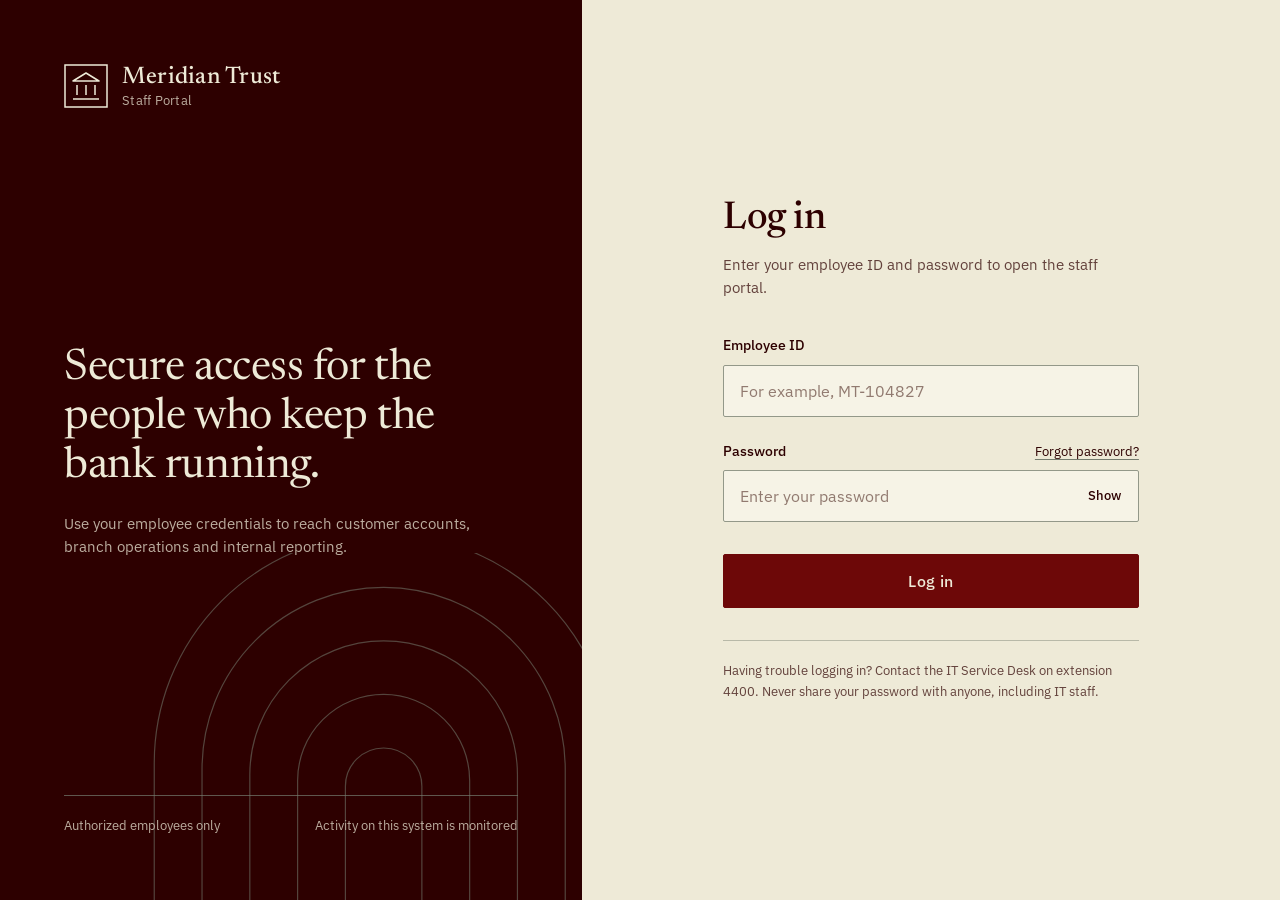
==== index.html @ 54f1e941 "feat: new changes to the website" ====
<!DOCTYPE html>
<html lang="en">
<head>
<meta charset="UTF-8">
<meta name="viewport" content="width=device-width, initial-scale=1, viewport-fit=cover">
<title>Meridian Trust Bank | Employee Log In</title>
<link rel="preconnect" href="https://fonts.googleapis.com">
<link rel="preconnect" href="https://fonts.gstatic.com" crossorigin>
<link href="https://fonts.googleapis.com/css2?family=IBM+Plex+Sans:wght@400;500;600&family=Newsreader:opsz,wght@6..72,400;6..72,500&display=swap" rel="stylesheet">
<style>
  :root {
    --oxblood: #6D0808;
    --umber: #2D0000;
    --sage: #757D6F;
    --parchment: #EEEAD7;

    --page-bg: var(--parchment);
    --page-text: var(--umber);
    --page-muted: color-mix(in srgb, var(--umber) 72%, var(--parchment));
    --field-bg: #F6F3E6;
    --field-border: color-mix(in srgb, var(--sage) 75%, var(--parchment));
    --accent: var(--oxblood);
    --accent-hover: var(--umber);
    --accent-text: var(--parchment);
    --error: var(--oxblood);
    --rule: color-mix(in srgb, var(--sage) 45%, var(--parchment));

    --side-bg: var(--umber);
    --side-text: var(--parchment);
    --side-muted: color-mix(in srgb, var(--parchment) 74%, var(--umber));

    --serif: "Newsreader", Georgia, "Times New Roman", serif;
    --sans: "IBM Plex Sans", system-ui, -apple-system, "Segoe UI", Roboto, sans-serif;

    box-sizing: border-box;
    padding-top: env(safe-area-inset-top, 0px);
    padding-bottom: env(safe-area-inset-bottom, 0px);
  }

  @media (prefers-color-scheme: dark) {
    :root:not([data-theme="light"]) {
      --page-bg: var(--umber);
      --page-text: var(--parchment);
      --page-muted: color-mix(in srgb, var(--parchment) 74%, var(--umber));
      --field-bg: #380303;
      --field-border: color-mix(in srgb, var(--sage) 80%, var(--umber));
      --accent: var(--parchment);
      --accent-hover: #ffffff;
      --accent-text: var(--umber);
      --error: var(--parchment);
      --rule: color-mix(in srgb, var(--sage) 50%, var(--umber));
      --side-bg: var(--oxblood);
    }
  }
  :root[data-theme="dark"] {
    --page-bg: var(--umber);
    --page-text: var(--parchment);
    --page-muted: color-mix(in srgb, var(--parchment) 74%, var(--umber));
    --field-bg: #380303;
    --field-border: color-mix(in srgb, var(--sage) 80%, var(--umber));
    --accent: var(--parchment);
    --accent-hover: #ffffff;
    --accent-text: var(--umber);
    --error: var(--parchment);
    --rule: color-mix(in srgb, var(--sage) 50%, var(--umber));
    --side-bg: var(--oxblood);
  }

  *, *::before, *::after { box-sizing: border-box; }

  html {
    height: 100%;
    scroll-padding-top: env(safe-area-inset-top, 0px);
    background: var(--page-bg);
  }

  body {
    margin: 0;
    min-height: 100%;
    background: var(--page-bg);
    color: var(--page-text);
    font-family: var(--sans);
    font-size: 16px;
    line-height: 1.55;
    -webkit-font-smoothing: antialiased;
  }

  .layout {
    display: grid;
    grid-template-columns: minmax(0, 5fr) minmax(0, 6fr);
    min-height: 100vh;
    min-height: 100dvh;
  }

  /* ---------- Brand panel ---------- */
  .brand {
    position: relative;
    overflow: hidden;
    background: var(--side-bg);
    color: var(--side-text);
    padding: clamp(32px, 5vw, 64px);
    display: flex;
    flex-direction: column;
    justify-content: space-between;
    gap: 48px;
  }

  .brand-mark {
    display: flex;
    align-items: center;
    gap: 14px;
    position: relative;
    z-index: 1;
  }
  .brand-mark svg { flex: none; }
  .brand-name {
    font-family: var(--serif);
    font-size: 1.5rem;
    font-weight: 500;
    letter-spacing: 0.01em;
    line-height: 1.1;
  }
  .brand-name span {
    display: block;
    font-family: var(--sans);
    font-size: 0.8125rem;
    font-weight: 400;
    color: var(--side-muted);
    letter-spacing: 0.02em;
    margin-top: 4px;
  }

  .brand-copy {
    position: relative;
    z-index: 1;
    max-width: 30rem;
  }
  .brand-copy h2 {
    font-family: var(--serif);
    font-weight: 400;
    font-size: clamp(2rem, 3.4vw, 3.1rem);
    line-height: 1.12;
    letter-spacing: -0.01em;
    margin: 0 0 20px;
  }
  .brand-copy p {
    margin: 0;
    color: var(--side-muted);
    max-width: 26rem;
    font-size: 0.9375rem;
  }

  .brand-foot {
    position: relative;
    z-index: 1;
    display: flex;
    justify-content: space-between;
    gap: 24px;
    flex-wrap: wrap;
    border-top: 1px solid color-mix(in srgb, var(--sage) 70%, transparent);
    padding-top: 20px;
    font-size: 0.8125rem;
    color: var(--side-muted);
  }

  .arches {
    position: absolute;
    right: -12%;
    bottom: -6%;
    width: 92%;
    max-width: 560px;
    height: auto;
    opacity: 0.55;
    pointer-events: none;
  }

  /* ---------- Form panel ---------- */
  .panel {
    display: flex;
    flex-direction: column;
    justify-content: center;
    padding: clamp(32px, 6vw, 80px);
  }

  .panel-inner {
    width: 100%;
    max-width: 26rem;
    margin: 0 auto;
  }

  .panel h1 {
    font-family: var(--serif);
    font-weight: 500;
    font-size: clamp(2rem, 3vw, 2.5rem);
    line-height: 1.1;
    letter-spacing: -0.01em;
    margin: 0 0 12px;
  }
  .panel .lede {
    margin: 0 0 36px;
    color: var(--page-muted);
    font-size: 0.9375rem;
    max-width: 24rem;
  }

  .field { margin-bottom: 24px; }

  .field label,
  .label-row label {
    display: block;
    font-size: 0.875rem;
    font-weight: 500;
    margin-bottom: 8px;
  }

  .label-row {
    display: flex;
    justify-content: space-between;
    align-items: baseline;
  }
  .label-row a {
    font-size: 0.8125rem;
    color: var(--page-text);
    text-underline-offset: 3px;
    text-decoration-color: var(--sage);
  }
  .label-row a:hover { text-decoration-color: currentColor; }

  .control {
    position: relative;
  }

  .control input {
    width: 100%;
    height: 52px;
    padding: 0 16px;
    font: inherit;
    color: var(--page-text);
    background: var(--field-bg);
    border: 1px solid var(--field-border);
    border-radius: 2px;
    outline: none;
    transition: border-color 0.15s ease, box-shadow 0.15s ease;
  }
  .control input::placeholder {
    color: color-mix(in srgb, var(--page-text) 48%, var(--page-bg));
  }
  .control input:hover { border-color: var(--sage); }
  .control input:focus-visible {
    border-color: var(--accent);
    box-shadow: 0 0 0 1px var(--accent);
  }
  .control input[aria-invalid="true"] {
    border-color: var(--error);
    box-shadow: 0 0 0 1px var(--error);
  }
  .control.has-toggle input { padding-right: 76px; }

  .toggle {
    position: absolute;
    top: 6px;
    right: 6px;
    height: 40px;
    padding: 0 12px;
    font: inherit;
    font-size: 0.8125rem;
    font-weight: 500;
    color: var(--page-text);
    background: transparent;
    border: 0;
    border-radius: 2px;
    cursor: pointer;
  }
  .toggle:hover { background: color-mix(in srgb, var(--sage) 22%, transparent); }
  .toggle:focus-visible { outline: 2px solid var(--accent); outline-offset: -2px; }

  .error {
    min-height: 0;
    margin: 8px 0 0;
    font-size: 0.8125rem;
    color: var(--error);
    display: none;
  }
  .error.is-visible { display: block; }

  .submit {
    width: 100%;
    height: 54px;
    margin-top: 8px;
    font: inherit;
    font-weight: 500;
    font-size: 1rem;
    letter-spacing: 0.02em;
    color: var(--accent-text);
    background: var(--accent);
    border: 1px solid var(--accent);
    border-radius: 2px;
    cursor: pointer;
    transition: background-color 0.18s ease, border-color 0.18s ease;
  }
  .submit:hover { background: var(--accent-hover); border-color: var(--accent-hover); }
  .submit:focus-visible { outline: 2px solid var(--page-text); outline-offset: 3px; }
  .submit[disabled] { cursor: progress; opacity: 0.85; }

  .panel-note {
    margin: 32px 0 0;
    padding-top: 20px;
    border-top: 1px solid var(--rule);
    font-size: 0.8125rem;
    color: var(--page-muted);
  }

  /* ---------- Dialog ---------- */
  dialog {
    width: min(92vw, 26rem);
    padding: 0;
    border: 0;
    border-radius: 2px;
    background: var(--parchment);
    color: var(--umber);
    box-shadow: 0 24px 60px rgba(45, 0, 0, 0.45);
  }
  dialog::backdrop { background: rgba(45, 0, 0, 0.62); }
  dialog[open] { animation: rise 0.22s ease-out; }

  .dialog-band {
    height: 6px;
    background: var(--oxblood);
  }
  .dialog-body { padding: 36px 32px 28px; }

  .tick {
    width: 56px;
    height: 56px;
    display: block;
    margin-bottom: 24px;
  }
  .tick circle { fill: var(--oxblood); }
  .tick path {
    fill: none;
    stroke: var(--parchment);
    stroke-width: 3.5;
    stroke-linecap: round;
    stroke-linejoin: round;
    stroke-dasharray: 34;
    stroke-dashoffset: 34;
  }
  dialog[open] .tick path { animation: draw 0.4s 0.15s ease-out forwards; }

  dialog h3 {
    font-family: var(--serif);
    font-weight: 500;
    font-size: 1.75rem;
    line-height: 1.15;
    margin: 0 0 10px;
  }
  dialog p {
    margin: 0 0 28px;
    font-size: 0.9375rem;
    color: color-mix(in srgb, var(--umber) 78%, var(--parchment));
  }
  dialog p strong { color: var(--umber); font-weight: 600; }

  .dialog-actions { display: flex; }
  .dialog-actions button {
    flex: 1;
    height: 50px;
    font: inherit;
    font-weight: 500;
    color: var(--parchment);
    background: var(--oxblood);
    border: 1px solid var(--oxblood);
    border-radius: 2px;
    cursor: pointer;
    transition: background-color 0.18s ease;
  }
  .dialog-actions button:hover { background: var(--umber); border-color: var(--umber); }
  .dialog-actions button:focus-visible { outline: 2px solid var(--umber); outline-offset: 3px; }

  @keyframes rise {
    from { opacity: 0; transform: translateY(10px); }
    to { opacity: 1; transform: none; }
  }
  @keyframes draw { to { stroke-dashoffset: 0; } }

  @media (prefers-reduced-motion: reduce) {
    dialog[open] { animation: none; }
    dialog[open] .tick path { animation: none; stroke-dashoffset: 0; }
    * { transition: none !important; }
  }

  /* ---------- Small screens ---------- */
  @media (max-width: 860px) {
    .layout { grid-template-columns: 1fr; min-height: 0; }
    .brand { padding: 28px 24px; gap: 0; }
    .brand-copy, .brand-foot, .arches { display: none; }
    .panel { padding: 40px 24px 48px; justify-content: flex-start; }
  }
</style>
</head>
<body>
  <div class="layout">

    <aside class="brand">
      <div class="brand-mark">
        <svg width="44" height="44" viewBox="0 0 44 44" fill="none" aria-hidden="true">
          <rect x="1" y="1" width="42" height="42" stroke="#EEEAD7" stroke-width="1.5"/>
          <path d="M22 9 L35 17 H9 Z" stroke="#EEEAD7" stroke-width="1.5" stroke-linejoin="round"/>
          <path d="M13 21 V31 M22 21 V31 M31 21 V31" stroke="#EEEAD7" stroke-width="1.5"/>
          <path d="M9 35 H35" stroke="#EEEAD7" stroke-width="1.5"/>
        </svg>
        <div class="brand-name">Meridian Trust
          <span>Staff Portal</span>
        </div>
      </div>

      <div class="brand-copy">
        <h2>Secure access for the people who keep the bank running.</h2>
        <p>Use your employee credentials to reach customer accounts, branch operations and internal reporting.</p>
      </div>

      <div class="brand-foot">
        <span>Authorized employees only</span>
        <span>Activity on this system is monitored</span>
      </div>

      <svg class="arches" viewBox="0 0 560 420" fill="none" aria-hidden="true">
        <g stroke="#757D6F" stroke-width="1.25">
          <path d="M40 420 V220 A240 240 0 0 1 520 220 V420"/>
          <path d="M90 420 V226 A190 190 0 0 1 470 226 V420"/>
          <path d="M140 420 V232 A140 140 0 0 1 420 232 V420"/>
          <path d="M190 420 V238 A90 90 0 0 1 370 238 V420"/>
          <path d="M240 420 V244 A40 40 0 0 1 320 244 V420"/>
        </g>
      </svg>
    </aside>

    <main class="panel">
      <div class="panel-inner">
        <h1>Log in</h1>
        <p class="lede">Enter your employee ID and password to open the staff portal.</p>

        <form id="loginForm" novalidate>
          <div class="field">
            <label for="employeeId">Employee ID</label>
            <div class="control">
              <input type="text" id="employeeId" name="employeeId" autocomplete="username" inputmode="text" placeholder="For example, MT-104827" aria-describedby="idError" spellcheck="false" autocapitalize="characters">
            </div>
            <p class="error" id="idError" role="alert"></p>
          </div>

          <div class="field">
            <div class="label-row">
              <label for="password">Password</label>
              <a href="#" id="forgot">Forgot password?</a>
            </div>
            <div class="control has-toggle">
              <input type="password" id="password" name="password" autocomplete="current-password" placeholder="Enter your password" aria-describedby="pwError">
              <button type="button" class="toggle" id="toggle" aria-pressed="false" aria-controls="password">Show</button>
            </div>
            <p class="error" id="pwError" role="alert"></p>
          </div>

          <button type="submit" class="submit" id="submitBtn">Log in</button>
        </form>

        <p class="panel-note">Having trouble logging in? Contact the IT Service Desk on extension 4400. Never share your password with anyone, including IT staff.</p>
      </div>
    </main>
  </div>

  <dialog id="successDialog" aria-labelledby="dlgTitle" aria-describedby="dlgText">
    <div class="dialog-band"></div>
    <div class="dialog-body">
      <svg class="tick" viewBox="0 0 56 56" aria-hidden="true">
        <circle cx="28" cy="28" r="28"/>
        <path d="M17 29 L25 37 L40 20"/>
      </svg>
      <h3 id="dlgTitle">Login successful</h3>
      <p id="dlgText">Employee ID <strong id="dlgId"></strong> has been verified. You now have access to the staff portal.</p>
      <div class="dialog-actions">
        <button type="button" id="dlgClose">Continue</button>
      </div>
    </div>
  </dialog>

<script>
  (function () {
    var form = document.getElementById('loginForm');
    var idInput = document.getElementById('employeeId');
    var pwInput = document.getElementById('password');
    var idError = document.getElementById('idError');
    var pwError = document.getElementById('pwError');
    var toggle = document.getElementById('toggle');
    var submitBtn = document.getElementById('submitBtn');
    var dialog = document.getElementById('successDialog');
    var dlgId = document.getElementById('dlgId');
    var dlgClose = document.getElementById('dlgClose');

    function setError(input, el, message) {
      if (message) {
        el.textContent = message;
        el.classList.add('is-visible');
        input.setAttribute('aria-invalid', 'true');
      } else {
        el.textContent = '';
        el.classList.remove('is-visible');
        input.removeAttribute('aria-invalid');
      }
    }

    function validate() {
      var id = idInput.value.trim();
      var pw = pwInput.value;
      var ok = true;
      var first = null;

      if (!id) {
        setError(idInput, idError, 'Enter your employee ID.');
        ok = false; first = first || idInput;
      } else if (!/^[A-Za-z0-9\-]{4,20}$/.test(id)) {
        setError(idInput, idError, 'Employee ID must be 4 to 20 letters, numbers or hyphens.');
        ok = false; first = first || idInput;
      } else {
        setError(idInput, idError, '');
      }

      if (!pw) {
        setError(pwInput, pwError, 'Enter your password.');
        ok = false; first = first || pwInput;
      } else if (pw.length < 6) {
        setError(pwInput, pwError, 'Password must be at least 6 characters.');
        ok = false; first = first || pwInput;
      } else {
        setError(pwInput, pwError, '');
      }

      if (first) first.focus();
      return ok;
    }

    idInput.addEventListener('input', function () { if (idInput.getAttribute('aria-invalid')) setError(idInput, idError, ''); });
    pwInput.addEventListener('input', function () { if (pwInput.getAttribute('aria-invalid')) setError(pwInput, pwError, ''); });

    toggle.addEventListener('click', function () {
      var show = pwInput.type === 'password';
      pwInput.type = show ? 'text' : 'password';
      toggle.textContent = show ? 'Hide' : 'Show';
      toggle.setAttribute('aria-pressed', String(show));
    });

    document.getElementById('forgot').addEventListener('click', function (e) { e.preventDefault(); });

    form.addEventListener('submit', function (e) {
      e.preventDefault();
      if (submitBtn.disabled || !validate()) return;

      submitBtn.disabled = true;
      submitBtn.textContent = 'Verifying credentials';

      // Simulated verification delay. Replace with a real authentication request.
      setTimeout(function () {
        dlgId.textContent = idInput.value.trim().toUpperCase();
        dialog.showModal();
        submitBtn.disabled = false;
        submitBtn.textContent = 'Log in';
      }, 700);
    });

    dialog.addEventListener('close', function () {
      form.reset();
      pwInput.type = 'password';
      toggle.textContent = 'Show';
      toggle.setAttribute('aria-pressed', 'false');
      idInput.focus();
    });

    dlgClose.addEventListener('click', function () { dialog.close(); });
  })();
</script>
</body>
</html>
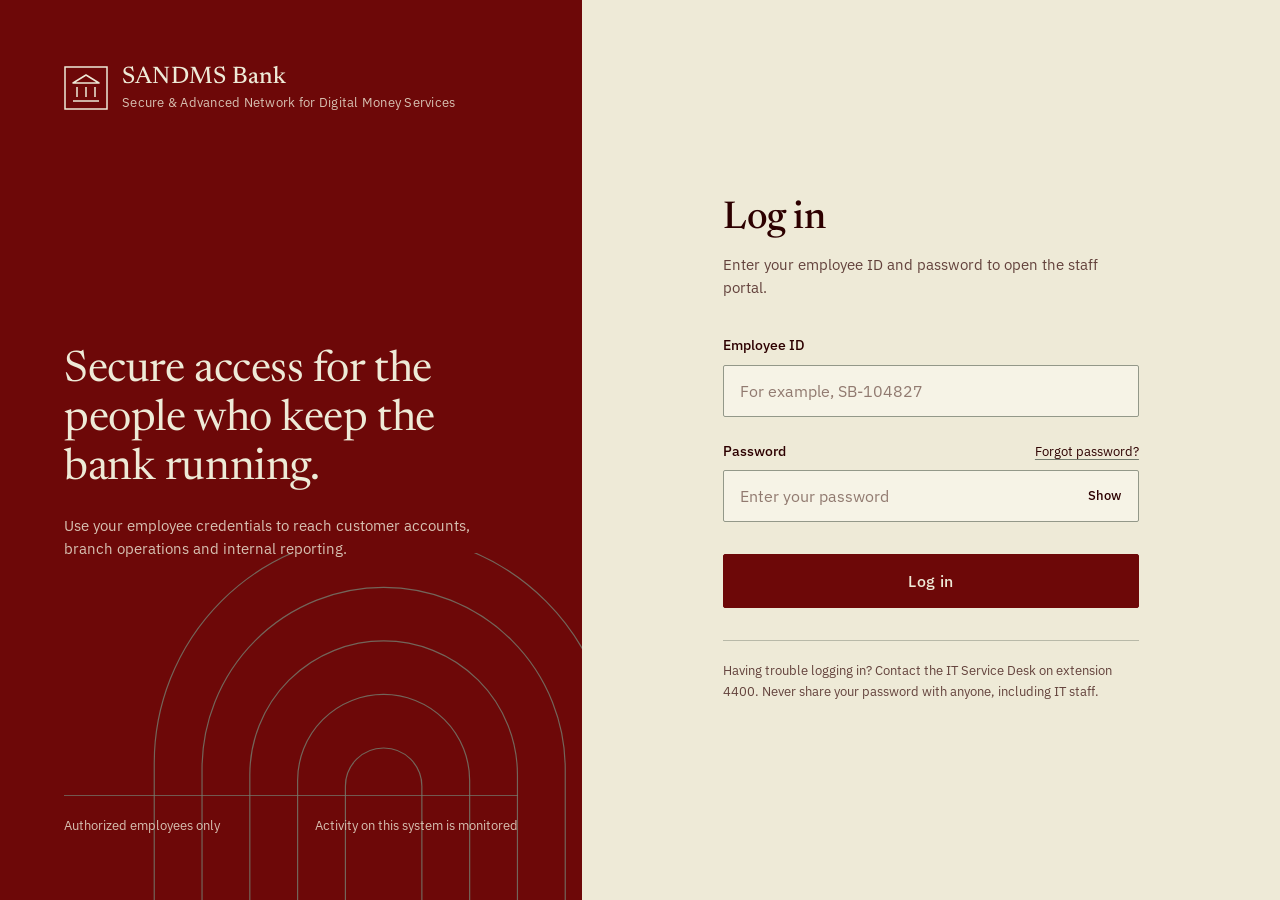
==== commit 62ca2533: "chore: fixed minor errors and added design.md file" ====
--- a/index.html
+++ b/index.html
@@ -3,7 +3,7 @@
 <head>
 <meta charset="UTF-8">
 <meta name="viewport" content="width=device-width, initial-scale=1, viewport-fit=cover">
-<title>Meridian Trust Bank | Employee Log In</title>
+<title>SANDMS Bank | Employee Log In</title>
 <link rel="preconnect" href="https://fonts.googleapis.com">
 <link rel="preconnect" href="https://fonts.gstatic.com" crossorigin>
 <link href="https://fonts.googleapis.com/css2?family=IBM+Plex+Sans:wght@400;500;600&family=Newsreader:opsz,wght@6..72,400;6..72,500&display=swap" rel="stylesheet">
@@ -14,7 +14,7 @@
     --sage: #757D6F;
     --parchment: #EEEAD7;
 
-    --page-bg: var(--parchment);
+    --page-bg: #EEEAD7;
     --page-text: var(--umber);
     --page-muted: color-mix(in srgb, var(--umber) 72%, var(--parchment));
     --field-bg: #F6F3E6;
@@ -25,9 +25,9 @@
     --error: var(--oxblood);
     --rule: color-mix(in srgb, var(--sage) 45%, var(--parchment));
 
-    --side-bg: var(--umber);
+    --side-bg: var(--oxblood);
     --side-text: var(--parchment);
-    --side-muted: color-mix(in srgb, var(--parchment) 74%, var(--umber));
+    --side-muted: color-mix(in srgb, var(--parchment) 82%, var(--oxblood));
 
     --serif: "Newsreader", Georgia, "Times New Roman", serif;
     --sans: "IBM Plex Sans", system-ui, -apple-system, "Segoe UI", Roboto, sans-serif;
@@ -35,35 +35,6 @@
     box-sizing: border-box;
     padding-top: env(safe-area-inset-top, 0px);
     padding-bottom: env(safe-area-inset-bottom, 0px);
-  }
-
-  @media (prefers-color-scheme: dark) {
-    :root:not([data-theme="light"]) {
-      --page-bg: var(--umber);
-      --page-text: var(--parchment);
-      --page-muted: color-mix(in srgb, var(--parchment) 74%, var(--umber));
-      --field-bg: #380303;
-      --field-border: color-mix(in srgb, var(--sage) 80%, var(--umber));
-      --accent: var(--parchment);
-      --accent-hover: #ffffff;
-      --accent-text: var(--umber);
-      --error: var(--parchment);
-      --rule: color-mix(in srgb, var(--sage) 50%, var(--umber));
-      --side-bg: var(--oxblood);
-    }
-  }
-  :root[data-theme="dark"] {
-    --page-bg: var(--umber);
-    --page-text: var(--parchment);
-    --page-muted: color-mix(in srgb, var(--parchment) 74%, var(--umber));
-    --field-bg: #380303;
-    --field-border: color-mix(in srgb, var(--sage) 80%, var(--umber));
-    --accent: var(--parchment);
-    --accent-hover: #ffffff;
-    --accent-text: var(--umber);
-    --error: var(--parchment);
-    --rule: color-mix(in srgb, var(--sage) 50%, var(--umber));
-    --side-bg: var(--oxblood);
   }
 
   *, *::before, *::after { box-sizing: border-box; }
@@ -122,6 +93,7 @@
   }
   .brand-name span {
     display: block;
+    line-height: 1.4;
     font-family: var(--sans);
     font-size: 0.8125rem;
     font-weight: 400;
@@ -170,7 +142,7 @@
     width: 92%;
     max-width: 560px;
     height: auto;
-    opacity: 0.55;
+    opacity: 0.8;
     pointer-events: none;
   }
 
@@ -409,8 +381,8 @@
           <path d="M13 21 V31 M22 21 V31 M31 21 V31" stroke="#EEEAD7" stroke-width="1.5"/>
           <path d="M9 35 H35" stroke="#EEEAD7" stroke-width="1.5"/>
         </svg>
-        <div class="brand-name">Meridian Trust
-          <span>Staff Portal</span>
+        <div class="brand-name">SANDMS Bank
+          <span>Secure &amp; Advanced Network for Digital Money Services</span>
         </div>
       </div>
 
@@ -444,7 +416,7 @@
           <div class="field">
             <label for="employeeId">Employee ID</label>
             <div class="control">
-              <input type="text" id="employeeId" name="employeeId" autocomplete="username" inputmode="text" placeholder="For example, MT-104827" aria-describedby="idError" spellcheck="false" autocapitalize="characters">
+              <input type="text" id="employeeId" name="employeeId" autocomplete="username" inputmode="text" placeholder="For example, SB-104827" aria-describedby="idError" spellcheck="false" autocapitalize="characters">
             </div>
             <p class="error" id="idError" role="alert"></p>
           </div>
